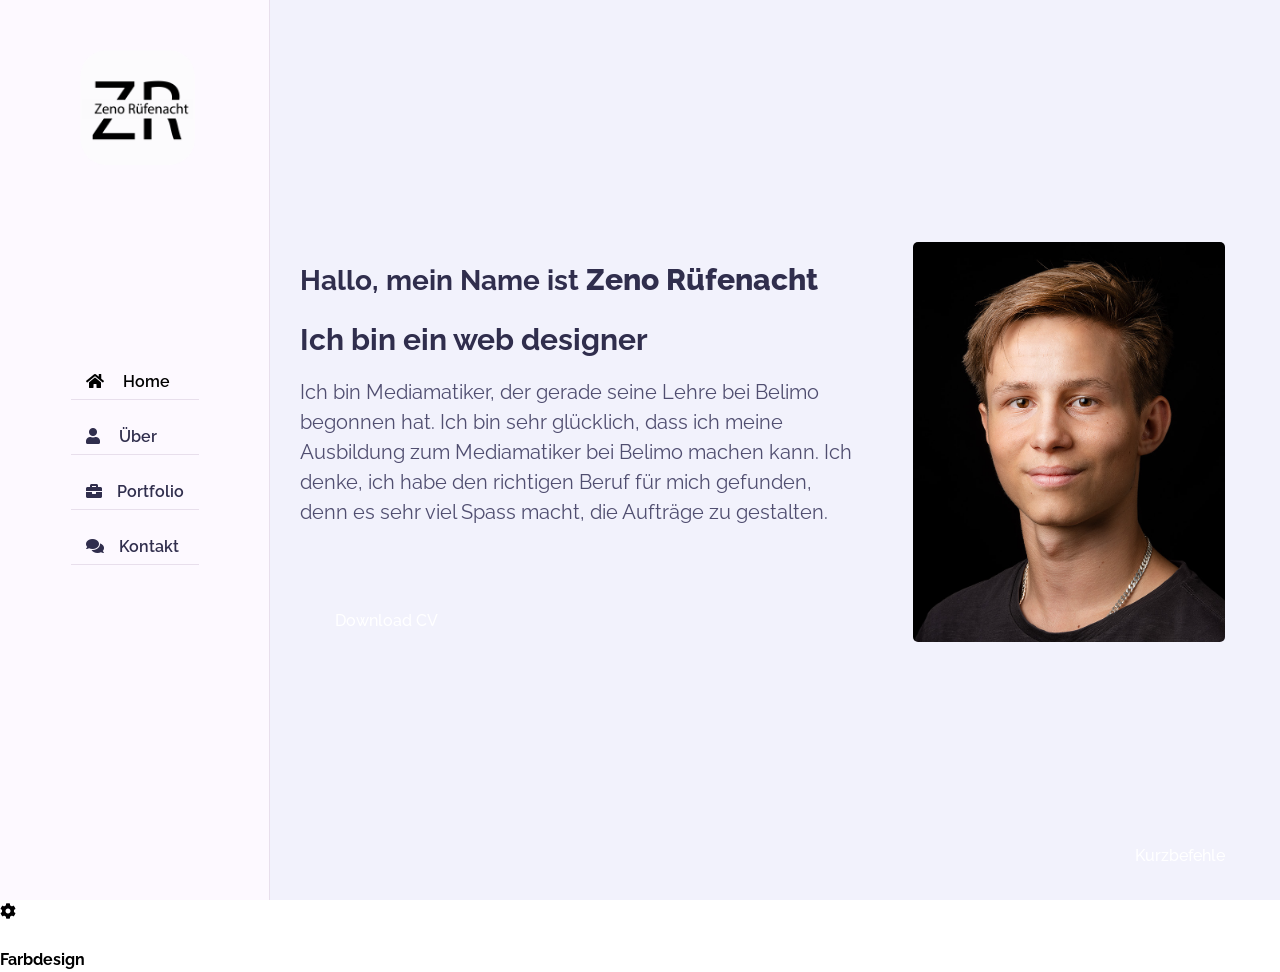
==== index.html @ 76540da8 "First Uploade" ====
<!DOCTYPE html>
<html lang="en">

<head>
  <meta charset="UTF-8">
  <meta http-equiv="X-UA-Compatible" content="IE=edge">
  <meta name="viewport" content="width=device-width, initial-scale=1.0">
  <title>Portfolio Zeno Rüfenacht</title>
  <link rel="icon" href="./images/logo_zr.png" type="image/x-icon">
  <!-- ===== CSS Files ===== -->
  <link rel="stylesheet" href="css/style.css">
  <link rel="stylesheet" href="css/skins/color-1.css">
  <link rel="stylesheet" href="https://cdnjs.cloudflare.com/ajax/libs/font-awesome/5.15.4/css/all.min.css">
  <!-- ====== Style Switcher ====== -->
  <link rel="stylesheet" href="css/skins/color-1.css" class="alternate-style" title="color-1" disabled>
  <link rel="stylesheet" href="css/skins/color-2.css" class="alternate-style" title="color-2" disabled>
  <link rel="stylesheet" href="css/skins/color-3.css" class="alternate-style" title="color-3" disabled>
  <link rel="stylesheet" href="css/skins/color-4.css" class="alternate-style" title="color-4" disabled>
  <link rel="stylesheet" href="css/skins/color-5.css" class="alternate-style" title="color-5" disabled>
  <link rel="stylesheet" href="css/style-switcher.css">
</head>

<body>
  <div class="shortcuts" class="btn" onclick="toggleOverlay('overlay20')">
    Kurzbefehle
  </div>
  <div id="overlay20" style="display:none;" onclick="toggleOverlay('overlay20')">
    <div class="overlay-card">
      <h1>
        Kurzbefehle
      </h1>
      <p>n &xrarr; welchseln zwischen Dark und Lightmode <br>
        r &xrarr; Seite neu laden
      </p>
    </div>
  </div>
  <!-- ===== Main Container Start ===== -->
  <div class="main-container">
    <!-- ===== Aside Start ===== -->
    <div class="aside">
      <div class="logo">
        <a href=""><img src="images/logo_zr.png" alt="Logo Zeno Rüfenacht"></a>
      </div>
      <div class="nav-toggler">
        <span></span>
      </div>
      <nav>
        <ul class="nav">
          <li><a href="#home" class="active"><i class="fa fa-home"></i> Home</a></li>
          <li><a href="#about"><i class="fa fa-user"></i> Über</a></li>
          <li><a href="#portfolio"><i class="fa fa-briefcase"></i>Portfolio</a></li>
          <li><a href="#contact"><i class="fa fa-comments"></i>Kontakt</a></li>
        </ul>
      </nav>
    </div>
    <!-- ===== Aside End ===== -->
    <!-- ===== Main Content Start ===== -->
    <div class="main-content">
      <!-- ===== Home Section Start ===== -->
      <section class="home active section" id="home">
        <div class="container">
          <div class="row">
            <div class="home-info padd-15">
              <h3 class="hello">Hallo, mein Name ist <span class="name">Zeno Rüfenacht</span></h3>
              <h3 class="my-profession">Ich bin ein <span class="typing">web designer</span></h3>
              <p>Ich bin Mediamatiker, der gerade seine Lehre bei Belimo begonnen hat. Ich bin sehr glücklich, dass ich
                meine Ausbildung zum Mediamatiker bei Belimo machen kann. Ich denke, ich habe den richtigen Beruf für
                mich gefunden, denn es sehr viel Spass macht, die Aufträge zu gestalten.</p>
              <a href="Infografik.pdf" download="cv_zeno_ruefenacht.pdf" class="btn">Download CV</a>
            </div>
            <div class="home-img padd-15">
              <img src="images/portrait.png" alt="Portrait von Zeno Rüfenacht">
            </div>
          </div>
        </div>
      </section>
      <!-- ===== Home Section End ===== -->
      <!-- ===== About Section Start ===== -->
      <section class="about section" id="about">
        <div class="container">
          <div class="row">
            <div class="section-title padd-15">
              <h2>Über mich</h2>
            </div>
          </div>
          <div class="row">
            <div class="about-content padd-15">
              <div class="row">
                <div class="about-text padd-15">
                  <h3>Ich bin Zeno Rüfenacht und mache eine <span>Lehere als Mediamatiker</span></h3>
                  <p>Meine Arbeit als Medientechniker macht mir sehr viel Spaß. Ich bin derzeit im ersten Lehrjahr und
                    mache noch die ich mache noch die Grundausbildung im ZLI. Erst im nächsten Lehrjahr werde ich zu
                    Belimo gehen und darauf freue ich mich schon sehr. Ich bin sehr gespannt auf die Aufgaben, die ich
                    bekommen werde und auch wie es wie es ist, richtige Aufträge zu erstellen, die auch wirklich
                    gebraucht werden.

                  </p>
                </div>
              </div>
              <div class="row">
                <div class="personal-info padd-15">
                  <div class="row">
                    <div class="info-item padd-15">
                      <p>Geburtstag : <span>17 jan 2007</span></p>
                    </div>
                    <div class="info-item padd-15">
                      <p>Alter : <span>16</span></p>
                    </div>
                    <div class="info-item padd-15">
                      <p>Website : <span>www.zeno-ruefenacht.com</span></p>
                    </div>
                    <div class="info-item padd-15">
                      <p>Email : <span>mail@zeno-ruefenacht.com</span></p>
                    </div>
                    <div class="info-item padd-15">
                      <p>Telefon : <span>+41 76 204 33 67</span></p>
                    </div>
                    <div class="info-item padd-15">
                      <p>Stadt : <span>Zürich</span></p>
                    </div>
                  </div>
                  <div class="row">
                    <div class="buttons padd-15">
                      <a href="#contact" data-section-index="1" class="btn hire-me">Kontaktiere mich</a>
                    </div>
                  </div>
                </div>
                <div class="skills padd-15">
                  <div class="row">
                    <div class="skill-item padd-15">
                      <h5>HTML</h5>
                      <div class="progress">
                        <div class="progress-in" style="width: 75%;"></div>
                        <div class="skill-percent">75%</div>
                      </div>
                    </div>
                    <div class="skill-item padd-15">
                      <h5>CSS</h5>
                      <div class="progress">
                        <div class="progress-in" style="width: 70%;"></div>
                        <div class="skill-percent">70%</div>
                      </div>
                    </div>
                    <div class="skill-item padd-15">
                      <h5>JS</h5>
                      <div class="progress">
                        <div class="progress-in" style="width: 35%;"></div>
                        <div class="skill-percent">35%</div>
                      </div>
                    </div>
                    <div class="skill-item padd-15">
                      <h5>PHP</h5>
                      <div class="progress">
                        <div class="progress-in" style="width: 5%;"></div>
                        <div class="skill-percent">5%</div>
                      </div>
                    </div>
                  </div>
                </div>
              </div>
            </div>
          </div>
        </div>
      </section>
      <!-- ===== About Section End ===== -->

      <!-- ===== Portfolio Section Start ===== -->
      <section class="portfolio section" id="portfolio">
        <div class="container">
          <div class="row">
            <div class="section-title padd-15">
              <h2>Portfolio</h2>
            </div>
          </div>
          <div class="row">
            <div class="portfolio-heading padd-15">
              <h2>Marketing & Diverses</h2>
            </div>
          </div>
          <div class="row">
            <!-- ====== portfolio item start ====== -->
            <div class="portfolio-item padd-15">
              <div class="portfolio-item-inner shadow-dark">
                <div class="portfolio-img" onclick="toggleOverlay('overlay1')">
                  <img src="images/portfolio/Preview/apineed.jpg" alt="Preview CD Alpineed">
                  <div class="middle">
                    <p class="portfolio-text">CD für Alpineed</p>
                  </div>
                </div>
              </div>
            </div>
            <div id="overlay1" style="display:none;" onclick="toggleOverlay('overlay1')">
              <div class="overlay-card">
                <p class="overlay-text">

                  <span class="overlay-title">Alpineed CD</span> <br> <br>
                  Bei diesem Auftrag mussten wir ein CD für eine erfundene Firma gestalten. Ich bin nicht ganz fertig
                  geworden, denn ich habe zu viel Zeit damit verbracht, das Logo und die Farben zu definieren und
                  gestalten, deshalb bin ich nicht ganz fertig geworden, aber das, was ich hatte, sieht meiner Meinung
                  sehr gut aus.

                </p>
                <object width="60%" type="application/pdf"
                  data="./images/portfolio/Marketing diverses/CD_manual_Alpineed.pdf"></object>
              </div>
            </div>
            <!-- ====== portfolio item End ====== -->
            <!-- ====== portfolio item start ====== -->
            <div class="portfolio-item padd-15">
              <div class="portfolio-item-inner shadow-dark">
                <div class="portfolio-img" onclick="toggleOverlay('overlay2')">
                  <img src="images/portfolio/Preview/ergonomie.jpg" alt="Preview Ergonomie Präsentation">
                  <div class="middle">
                    <p class="portfolio-text">Präsentation über Ergonomie</p>
                  </div>
                </div>
              </div>
            </div>
            <div id="overlay2" style="display:none;" onclick="toggleOverlay('overlay2')">
              <div class="overlay-card">
                <p class="overlay-text">

                  <span class="overlay-title">Präsentation Ergonomie</span> <br><br>
                  Diese Präsentation habe ich mit hilfe von ein paar Kolleginnen und Kollegen kreiert. Wir mussten eine
                  Präsentation über ein vorgegebenes Thema machen und wir haben Ergonomie bekommen. Es war mir noch ein
                  bisschen unangenehm, denn ich kannte alle anderen nicht, das hat mich verunsichert.

                </p>
                <object width="60%" type="application/pdf"
                  data="./images/portfolio/Marketing diverses/ergonomie_praesentation.pdf"></object>
              </div>
            </div>
            <!-- ====== portfolio item End ====== -->
            <!-- ====== portfolio item start ====== -->
            <div class="portfolio-item padd-15">
              <div class="portfolio-item-inner shadow-dark">
                <div class="portfolio-img" onclick="toggleOverlay('overlay3')">
                  <img src="images/portfolio/Preview/brief.jpg" alt="Preview Geschäftsbrief">
                  <div class="middle">
                    <p class="portfolio-text">Geschaeftsbrief</p>
                  </div>
                </div>
              </div>
            </div>
            <div id="overlay3" style="display:none;" onclick="toggleOverlay('overlay3')">
              <div class="overlay-card">
                <p class="overlay-text">

                  <span class="overlay-title">Geschäftsbrief</span> <br><br>
                  Hier mussten wir einen Geschäftsbrief designen. Das hat mir weniger Spas gemacht, aber es war eine
                  gute Erfahrung, denn wir mussten das mit Word erstellen. Da habe ich einige neue Sachen gelernt, die
                  ich noch nicht gewusst habe.
                </p>
                <object width="60%" type="application/pdf"
                  data="./images/portfolio/Marketing diverses/Geschaeftsbrief.pdf"></object>
              </div>
            </div>
            <!-- ====== portfolio item End ====== -->
            <!-- ====== portfolio item start ====== -->
            <div class="portfolio-item padd-15">
              <div class="portfolio-item-inner shadow-dark">
                <div class="portfolio-img" onclick="toggleOverlay('overlay4')">
                  <img src="images/portfolio/Preview/livestream.jpg" alt="Preview Livestreamingdienste Präsentation">
                  <div class="middle">
                    <p class="portfolio-text">Präsentation über Livestreamingdienste</p>
                  </div>
                </div>
              </div>
            </div>
            <div id="overlay4" style="display:none;" onclick="toggleOverlay('overlay4')">
              <div class="overlay-card">
                <p class="overlay-text">

                  <span class="overlay-title">Präsentation Livestreamingdienste</span> <br><br>
                  Hier mussten wir zu zweit einen Vortrag über ein ausgewähltes der vorgegebenen Themen halten. Ich und
                  mein Grupprnpartner haben uns für das thema Livestreamingdienste entscfhieden. Ich hatte schon ein
                  bisschen Erfahrung mit livestreamingdienste also im sinne von ich habe mich mal damit beschäftigt und
                  auch mal ausprobiert selber live zu gehen und irgendwas zu streamen.

                </p>
                <object width="60%" type="application/pdf"
                  data="./images/portfolio/Marketing diverses/Livestreaming Dienste.pdf"></object>
              </div>
            </div>
            <!-- ====== portfolio item End ====== -->
            <!-- ====== portfolio item start ====== -->
            <div class="portfolio-item padd-15">
              <div class="portfolio-item-inner shadow-dark">
                <div class="portfolio-img" onclick="toggleOverlay('overlay5')">
                  <img src="images/portfolio/Preview/konzept.jpg" alt="Preview Marketingkonzept">
                  <div class="middle">
                    <p class="portfolio-text">Marketingkonzept</p>
                  </div>
                </div>
              </div>
            </div>
            <div id="overlay5" style="display:none;" onclick="toggleOverlay('overlay5')">
              <div class="overlay-card">
                <p class="overlay-text">

                  <span class="overlay-title">Marketingkonzept</span> <br><br>
                  Bei diesem Auftrag mussten wir zu zweit eine Sportart Erfinden mit allem drum und dran also mit CD
                  Logo etc. Ausserdem mussten wir eine präsentation vorbereiten wo wir unsere sportart vorstellen. Mir
                  hat das spass gemacht, eine Firma zu erfinden.

                </p>
                <object width="60%" type="application/pdf"
                  data="./images/portfolio/Marketing diverses/RythmRun.pdf"></object>
              </div>
            </div>
            <!-- ====== portfolio item End ====== -->
            <!-- ====== portfolio item start ====== -->
            <div class="portfolio-item padd-15">
              <div class="portfolio-item-inner shadow-dark">
                <div class="portfolio-img" onclick="toggleOverlay('overlay6')">
                  <img src="images/portfolio/Preview/tips-triks.jpg" alt="Preview Präsentationstipps">
                  <div class="middle">
                    <p class="portfolio-text">Tipps und Tricks für eine Präsentation</p>
                  </div>
                </div>
              </div>
            </div>
            <div id="overlay6" style="display:none;" onclick="toggleOverlay('overlay6')">
              <div class="overlay-card">
                <p class="overlay-text">

                  <span class="overlay-title">Präsentationstipps</span> <br><br>
                  Hier weiss ich das ist nicht meine beste Arbeit, denn ich hatte keine zeit mehr. Dieser auftrag war
                  einer von 5 denke ich und ich habe mir einfach zu viel zeit für die anderen genommen und hatte einfach
                  keine zeit mehr für diesen.

                </p>
                <object width="60%" type="application/pdf"
                  data="./images/portfolio/Marketing diverses/Tips_Tricks_Präsentationen.pdf"></object>
              </div>
            </div>
            <!-- ====== portfolio item End ====== -->
            <div class="portfolio-heading padd-15">
              <h2>Grafik & Illustration</h2>
            </div>
            <!-- ====== portfolio item start ====== -->
            <div class="portfolio-item padd-15">
              <div class="portfolio-item-inner shadow-dark">
                <div class="portfolio-img" onclick="toggleOverlay('overlay7')">
                  <img src="images/portfolio/Preview/datenvisualisierung.jpg" alt="Preview Datenvisualisierung">
                  <div class="middle">
                    <p class="portfolio-text">Datenvisualisierung</p>
                  </div>
                </div>
              </div>
            </div>
            <div id="overlay7" style="display:none;" onclick="toggleOverlay('overlay7')">
              <div class="overlay-card">
                <p class="overlay-text">

                  <span class="overlay-title">Datenvisualisierung</span> <br><br>
                  Ich habe mir hier überlegt ich mache so Programmfenster wo hat die verschiedenen daten viesuell
                  dargestellt werden. Ich habe mir auch überlegt das es vielleicht so ausehen sollte als ob die
                  viesualisierung ein Ladebalken dahrstellt oder was ähnliches.

                </p>
                <object width="60%" type="application/pdf"
                  data="./images/portfolio/Grafik illustation/Datenvisualisierung.pdf"></object>

              </div>
            </div>
            <!-- ====== portfolio item End ====== -->
            <!-- ====== portfolio item start ====== -->
            <div class="portfolio-item padd-15">
              <div class="portfolio-item-inner shadow-dark">
                <div class="portfolio-img" onclick="toggleOverlay('overlay8')">
                  <img src="images/portfolio/Preview/farbkomposition.jpg" alt="Preview Farbkomposition">
                  <div class="middle">
                    <p class="portfolio-text">Farbkomposition</p>
                  </div>
                </div>
              </div>
            </div>
            <div id="overlay8" style="display:none;" onclick="toggleOverlay('overlay8')">
              <div class="overlay-card">
                <p class="overlay-text">

                  <span class="overlay-title">Farbkomposition</span> <br><br>
                  Hier habe ich eine richtig gute Webseite gefunden die die Farben zusammenstellt die gut zusammen
                  passen. Das hat mir sehr geholfen die Farben zu finden. Die Illustation habe ich nachgemacht von
                  Pinterest, ich habe mich dort inspirieren lassen.

                </p>
                <object width="60%" type="application/pdf"
                  data="./images/portfolio/Grafik illustation/Digital.pdf"></object>

              </div>
            </div>
            <!-- ====== portfolio item End ====== -->
            <!-- ====== portfolio item start ====== -->
            <div class="portfolio-item padd-15">
              <div class="portfolio-item-inner shadow-dark">
                <div class="portfolio-img" onclick="toggleOverlay('overlay9')">
                  <img src="images/portfolio/Preview/font-image.jpg" alt="Preview Font-Image">
                  <div class="middle">
                    <p class="portfolio-text">Font-Image</p>
                  </div>
                </div>
              </div>
            </div>
            <div id="overlay9" style="display:none;" onclick="toggleOverlay('overlay9')">
              <div class="overlay-card">
                <p class="overlay-text">

                  <span class="overlay-title">Font-Image</span> <br><br>
                  Bei diesem Auftrag wollte ich etwas ausprobieren, diesen 3D Efekt wenn ein Teil des Bildes über zum
                  Beispiel die Schrift oder halt was anders geht. Also habe ich das ausprobiert und schnell gem,ersk
                  dass es zeit und konzentration braucht aber vorallem genauikeit.

                </p>
                <object width="60%" type="application/pdf"
                  data="./images/portfolio/Grafik illustation/Font_images.pdf"></object>

              </div>
            </div>
            <!-- ====== portfolio item End ====== -->
            <!-- ====== portfolio item start ====== -->
            <div class="portfolio-item padd-15">
              <div class="portfolio-item-inner shadow-dark">
                <div class="portfolio-img" onclick="toggleOverlay('overlay10')">
                  <img src="images/portfolio/Preview/mookup.jpg" alt="Preview Mock-Up">
                  <div class="middle">
                    <p class="portfolio-text">Mock-up</p>
                  </div>
                </div>
              </div>
            </div>
            <div id="overlay10" style="display:none;" onclick="toggleOverlay('overlay10')">
              <div class="overlay-card">
                <p class="overlay-text">

                  <span class="overlay-title">Mook-up</span> <br><br>
                  Bei diesem Auftrag hatten wir die Aufgabe einen Onlineshop zu gestallten. Den haben wir auf Adobe XD
                  verwirklicht. Ich habe eine alte Idee von mir verwendet das man so die verschiedenen Kaffearten
                  jeweils einer morgentlichen Stimmung benennt.

                </p>
                <object width="60%" type="application/pdf"
                  data="./images/portfolio/Grafik illustation/Mock-Up.pdf"></object>

              </div>
            </div>
            <!-- ====== portfolio item End ====== -->
            <!-- ====== portfolio item start ====== -->
            <div class="portfolio-item padd-15">
              <div class="portfolio-item-inner shadow-dark">
                <div class="portfolio-img" onclick="toggleOverlay('overlay11')">
                  <img src="images/portfolio/Preview/transformation.jpg" alt="Preview Transformation">
                  <div class="middle">
                    <p class="portfolio-text">Transformation</p>
                  </div>
                </div>
              </div>
            </div>
            <div id="overlay11" style="display:none;" onclick="toggleOverlay('overlay11')">
              <div class="overlay-card">
                <p class="overlay-text">

                  <span class="overlay-title">Transformation</span> <br><br>
                  Mit diesem Auftrag bin ich überhaubt nicht zufriden. Ich hatte einfach zu wenig Zeit und Keine Idee
                  und deshalb hatte ich nicht viel Zeit für die Idee die mir dann mal in denn Sinn gekommen ist.

                </p>
                <object width="60%" type="application/pdf"
                  data="./images/portfolio/Grafik illustation/Transformation.pdf"></object>

              </div>
            </div>
            <!-- ====== portfolio item End ====== -->
            <!-- ====== portfolio item start ====== -->
            <div class="portfolio-item padd-15">
              <div class="portfolio-item-inner shadow-dark">
                <div class="portfolio-img" onclick="toggleOverlay('overlay12')">
                  <img src="images/portfolio/Preview/Bildkomposition.jpg" alt="Preview Bildkomposition">
                  <div class="middle">
                    <p class="portfolio-text">Bildkomposition</p>
                  </div>
                </div>
              </div>
            </div>
            <div id="overlay12" style="display:none;" onclick="toggleOverlay('overlay12')">
              <div class="overlay-card">
                <p class="overlay-text">

                  <span class="overlay-title">Bildkomposition</span> <br><br>
                  Auf diesen Auftrag bin ich stolz, weil ich finde ich habe es richtig gut hinbekommen. Ich habe die
                  idee mal auf Youtube gesehen und habe mir gedacht ich versuche es mal. Ich habe die Bilder vom
                  Tutorial und habe es dan gemacht.
                </p>
                <img src="./images/portfolio/Grafik illustation/Bildkomposition.jpg" alt="Bildkomposition">
              </div>
            </div>
            <!-- ====== portfolio item End ====== -->
            <div class="portfolio-heading padd-15">
              <h2>Weekly</h2>
            </div>
            <!-- ====== portfolio item start ====== -->
            <div class="portfolio-item padd-15">
              <div class="portfolio-item-inner shadow-dark">
                <div class="portfolio-img" onclick="toggleOverlay('overlay13')">
                  <img src="images/portfolio/Preview/vorlage-previewbilder.jpg" alt="Preview 5 Minuten Skizzen">
                  <div class="middle">
                    <p class="portfolio-text">5 Minuten Skizzen</p>
                  </div>
                </div>
              </div>
            </div>
            <div id="overlay13" style="display:none;" onclick="toggleOverlay('overlay13')">
              <div class="overlay-card">
                <p class="overlay-text">

                  <span class="overlay-title">5 Minuten Skizzen</span> <br><br>
                  Die 5 Minuten Skizzen haben wir immer wider gemacht eigentlich Wöchentlich. Ich mochte die nicht
                  besonders denn ich bin nicht so gut im Zeichnen von Hand.

                </p>
                <div class="images">
                  <img src="./images/portfolio/Weekly/5min_skizzen_Blindzeichnen.jpeg" alt="5 Minuten Skizzen 1">
                  <img src="./images/portfolio/Weekly/cdv_photo_1665132761_20221007105222.jpg"
                    alt="5 Minuten Skizzen 2">
                  <img src="./images1/portfolio/Weekly/cdv_photo_1665132770_20221007105217.jpg"
                    alt="5 Minuten Skizzen 3">
                  <img src="./images/portfolio/Weekly/cdv_photo_1667552477_20221104100159.jpg"
                    alt="5 Minuten Skizzen 4">
                </div>
              </div>
            </div>
            <!-- ====== portfolio item End ====== -->
            <!-- ====== portfolio item start ====== -->
            <div class="portfolio-item padd-15">
              <div class="portfolio-item-inner shadow-dark">
                <div class="portfolio-img" onclick="toggleOverlay('overlay14')">
                  <a href="./images/portfolio/Weekly/wochenberichte/kw_38_2022.html" target="_blank"><img
                      src="images/portfolio/Preview/wochenberichtkw38.jpg" alt="Preview Wochenbericht KW 38"></a>
                  <div class="middle">
                    <p class="portfolio-text">Wochenbericht KW 38</p>
                  </div>
                </div>
              </div>
            </div>
            <!-- ====== portfolio item End ====== -->
            <!-- ====== portfolio item start ====== -->
            <div class="portfolio-item padd-15">
              <div class="portfolio-item-inner shadow-dark">
                <div class="portfolio-img">
                  <a href="./images/portfolio/Weekly/wochenberichte/kw_49_2022.html" target="_blank"> <img
                      src="images/portfolio/Preview/wochenberichtkw49.jpg" alt="Preview Wochenbericht KW 49"></a>
                  <div class="middle">
                    <p class="portfolio-text">Wochenbericht KW 49</p>
                  </div>
                </div>
              </div>
            </div>
            <!-- ====== portfolio item End ====== -->
            <div class="portfolio-heading padd-15">
              <h2>Eigene Arbeiten</h2>
            </div>
            <!-- ====== portfolio item start ====== -->
            <div class="portfolio-item padd-15">
              <div class="portfolio-item-inner shadow-dark">
                <div class="portfolio-img" onclick="toggleOverlay('overlay14')">
                  <img src="images/portfolio/Preview/computerlogo.jpg" alt="Preview Logo Wochenbericht">
                  <div class="middle">
                    <p class="portfolio-text">Logo für Wochenbericht</p>
                  </div>
                </div>
              </div>
            </div>
            <div id="overlay14" style="display:none;" onclick="toggleOverlay('overlay14')">
              <div class="overlay-card">
                <p class="overlay-text">

                  <span class="overlay-title">Logo für Wochenbericht</span> <br><br>
                  Ich hatte mal förig Zeit und habe gedacht meine Wochenbericht Seite bracuht ein Upgrade und habe
                  gedacht ich mache ein animiertes Logo. Ich wollte auch was von mir einbringen also habe ich eine
                  Computer genommen. Ich habe dann noch HTML Code so runterlaufen lassen und eine Crash am schluss und
                  das wars.

                </p>
                <object width="60%" type="application/pdf"
                  data="./images/portfolio/Eigene Arbeiten/Comuterlogo.pdf"></object>

              </div>
            </div>
            <!-- ====== portfolio item End ====== -->
            <!-- ====== portfolio item start ====== -->
            <div class="portfolio-item padd-15">
              <div class="portfolio-item-inner shadow-dark">
                <div class="portfolio-img" onclick="toggleOverlay('overlay15')">
                  <img src="images/portfolio/Preview/canonbroschuere.jpg" alt="Preview Canon Broschüre">
                  <div class="middle">
                    <p class="portfolio-text">Broschüre</p>
                    <div>
                    </div>
                  </div>
                </div>
                <div id="overlay15" style="display:none;" onclick="toggleOverlay('overlay15')">
                  <div class="overlay-card">
                    <p class="overlay-text">

                      <span class="overlay-title">Broschüre</span> <br><br>
                      Diese Broschüre haben ich und ein Kollege im Homeoffice gamacht. Wir haben gut gestartet und sind
                      schnell vorangekommen aber unser erster Entwurf war nicht lesbar, wir haben alle schriften mit Rot
                      umramt und man konnte nichts lesen also haben wir uns dann einfach dafür entschieden die Schrift
                      weiss zu lassen.
                    </p>
                    <object width="60%" type="application/pdf"
                      data="./images/portfolio/Eigene Arbeiten/Broschüre Canon EOS 90d.pdf"></object>
                  </div>
                </div>
                <!-- ====== portfolio item End ====== -->
              </div>
            </div>
      </section>
      <!-- ===== Portfolio Section End ===== -->
      <!-- ===== Contact Section Start ===== -->
      <section class="contact section" id="contact">
        <div class="container">
          <div class="row">
            <div class="section-title padd-15">
              <h2>Kontaktiere mich</h2>
            </div>
          </div>
          <h3 class="contact-title padd-15">Have You Any Questions ?</h3>
          <div class="row">
            <!-- ===== Contact info item start ====== -->
            <div class="contact-info-item padd-15">
              <div class="icon"><i class="fa fa-phone"></i></div>
              <h4>Rufe mich an</h4>
              <p>+41 76 204 33 67</p>
            </div>
            <!-- ===== Contact info item end ====== -->
            <!-- ===== Contact info item start ====== -->
            <div class="contact-info-item padd-15">
              <div class="icon"><i class="fa fa-map-marker-alt"></i></div>
              <h4>Stadt</h4>
              <p>Zürich</p>
            </div>
            <!-- ===== Contact info item end ====== -->
            <!-- ===== Contact info item start ====== -->
            <div class="contact-info-item padd-15">
              <div class="icon"><i class="fa fa-envelope"></i></div>
              <h4>Email</h4>
              <p>mail@zeno-ruefenacht.com</p>
            </div>
            <!-- ===== Contact info item end ====== -->
            <!-- ===== Contact info item start ====== -->
            <div class="contact-info-item padd-15">
              <div class="icon"><i class="fa fa-globe-europe"></i></div>
              <h4>Website</h4>
              <p>www.zeno-ruefenacht.com</p>
            </div>
            <!-- ===== Contact info item end ====== -->
          </div>
          <h3 class="contact-title padd-15">Schreibe mir eine Email</h3>
          <!-- ====== Contact Form ====== -->
          <div class="row">
            <div class="contact-form padd-15">

              <div class="row">
                <div class="form-item col-6 padd-15">
                  <div class="form-group">
                    <form class="formular" method="POST" action="send.php">
                      <input type="text" class="form-control" id="name" name="name" placeholder="Name">
                  </div>
                </div>
                <div class="form-item col-6 padd-15">
                  <div class="form-group">
                    <input type="email" class="form-control" id="email" name="email" placeholder="Email">
                  </div>
                </div>
              </div>
              <div class="row">
                <div class="form-item col-12 padd-15">
                  <div class="form-group">
                    <textarea class="form-control" id="message" name="message" placeholder="Nachricht"></textarea>
                  </div>
                </div>
              </div>
              <div class="row">
                <div class="form-item col-12 padd-15">
                  <button type="submit" value="Senden" class="btn">Nachricht senden</button>
                </div>
              </div>
              </form>
            </div>
          </div>
        </div>
      </section>
      <!-- ===== Contact Section End ===== -->
    </div>
    <!-- ===== Main Content End ===== -->
  </div>
  <!-- ===== Main Container End ===== -->
  <!-- ===== Style Switcher Start ===== -->
  <div class="style-switcher">
    <div class="style-switcher-toggler s-icon">
      <i class="fas fa-cog fa-spin"></i>
    </div>
    <div class="day-night s-icon">
      <i class="fas "></i>
    </div>
    <h4>Farbdesign</h4>
    <div class="colors">
      <span class="color-1" onclick="setActiveStyle('color-1')"></span>
      <span class="color-2" onclick="setActiveStyle('color-2')"></span>
      <span class="color-3" onclick="setActiveStyle('color-3')"></span>
      <span class="color-4" onclick="setActiveStyle('color-4')"></span>
      <span class="color-5" onclick="setActiveStyle('color-5')"></span>
    </div>
  </div>
  <!-- ===== Style Switcher End ===== -->
  <!-- ===== JS Files ===== -->
  <script src="https://cdnjs.cloudflare.com/ajax/libs/typed.js/2.0.12/typed.min.js"
    referrerpolicy="no-referrer"></script>
  <script src="js/script.js"></script>
  <script src="js/style-switcher.js"></script>
</body>

</html>
---- css/style.css ----
@import url('https://fonts.googleapis.com/css2?family=Raleway:ital,wght@0,100;0,200;0,300;0,400;0,500;0,600;0,700;0,800;0,900;1,100;1,200;1,300;1,400;1,500;1,600;1,700;1,800;1,900&display=swap');

:root {
    --bg-black-900: #f2f2fc;
    --bg-black-100: #fdf9ff;
    --bg-black-50: #e8dfec;
    --text-black-900: #302e4d;
    --text-black-700: #504e70;
}

body.dark {
    --bg-black-900: #151515;
    --bg-black-100: #222222;
    --bg-black-50: #393939;
    --text-black-900: #ffffff;
    --text-black-700: #e9e9e9;
}

body {
    line-height: 1.5;
    font-size: 16px;
    font-family: 'Raleway', sans-serif;
}

* {
    margin: 0;
    padding: 0;
    outline: none;
    text-decoration: none;
    box-sizing: border-box;
}

::before,
::after {
    box-sizing: border-box;
}

ul {
    list-style: none;
}

.section {
    background: var(--bg-black-900);
    min-height: 100vh;
    display: block;
    padding: 0 30px;
    opacity: 1;
    position: fixed;
    left: 270px;
    top: 0;
    right: 0;
    bottom: 0;
    z-index: 0;
    overflow-y: auto;
    overflow-x: hidden;
    transition: all 0.3s ease;
}

.shortcuts {
    position: absolute;
    right: 20px;
    bottom: 20px;
    z-index: 9999;
    font-size: 16px;
    font-weight: 500;
    padding: 12px 35px;
    color: white;
    border-radius: 40px;
    display: inline-block;
    white-space: nowrap;
    border: none;
    background: var(--skin-color);
    transition: all 0.3s ease;
    cursor: pointer;
}

.section.back-section {
    z-index: 1;
}

.section.active {
    z-index: 2;
    opacity: 1;
    animation: slideSection 1s ease;
}

@keyframes slideSection {
    0% {
        transform: translateX(100%);
    }

    100% {
        transform: translateX(0%);
    }
}

.hidden {
    display: none !important;
}

.padd-15 {
    padding-left: 15px;
    padding-right: 15px;
}

.container {
    max-width: 1100px;
    width: 100%;
    margin: auto;
}

.section .container {
    padding-top: 60px;
    padding-bottom: 70px;
}

.section-title {
    flex: 0 0 100%;
    max-width: 100%;
    margin-bottom: 60px;
}

.section-title h2 {
    font-size: 40px;
    color: var(--text-black-900);
    font-weight: 700;
    position: relative;
}

.section-title h2::before {
    content: '';
    height: 4px;
    width: 50px;
    background-color: var(--skin-color);
    position: absolute;
    top: 100%;
    left: 0;
}

.section-title h2::after {
    content: '';
    height: 4px;
    width: 25px;
    background-color: var(--skin-color);
    position: absolute;
    top: 100%;
    left: 0;
    margin-top: 8px;
}

.row {
    display: flex;
    flex-wrap: wrap;
    margin-left: -15px;
    margin-right: -15px;
    position: relative;
}

.btn {
    font-size: 16px;
    font-weight: 500;
    padding: 12px 35px;
    color: white;
    border-radius: 40px;
    display: inline-block;
    white-space: nowrap;
    border: none;
    background: var(--skin-color);
    transition: all 0.3s ease;
    cursor: pointer;
}

.btn:hover {
    transform: scale(1.05);
}

.shadow-dark {
    box-shadow: 0 0 20px rgba(48, 46, 77, 0.15);
}

/* aside */
.aside {
    width: 270px;
    background: var(--bg-black-100);
    left: 0;
    top: 0;
    padding: 30px;
    height: 100vh;
    border-right: 1px solid var(--bg-black-50);
    display: flex;
    justify-content: center;
    align-items: center;
    z-index: 7;
    transition: all 0.3s ease;
}

.aside .logo {
    position: absolute;

    top: 50px;
    left: 60px;
}

.aside .logo img {
    position: absolute;
    width: 115px;

}

.aside .logo a {
    padding: 15px 20px;
    position: relative;
}

.aside .nav-toggler {
    height: 40px;
    width: 45px;
    border: 1px solid var(--bg-black-50);
    cursor: pointer;
    position: absolute;
    left: 300px;
    top: 20px;
    border-radius: 5px;
    background: var(--bg-black-100);
    display: none;
    align-items: center;
    justify-content: center;
    transition: all 0.3s ease;
    z-index: 3;
}

.aside .nav-toggler span {
    height: 2px;
    width: 18px;
    background: var(--skin-color);
    display: inline-block;
    position: relative;
}

.aside .nav-toggler.open span {
    background-color: transparent;
}

.aside .nav-toggler span::before {
    content: '';
    height: 2px;
    width: 18px;
    background: var(--skin-color);
    position: absolute;
    top: -6px;
    left: 0;
}

.aside .nav-toggler.open span::before {
    transform: rotate(45deg);
    top: 0;
}

.aside .nav-toggler span::after {
    content: '';
    height: 2px;
    width: 18px;
    background: var(--skin-color);
    position: absolute;
    top: 6px;
    left: 0;
}

.aside .nav-toggler.open span::after {
    transform: rotate(-45deg);
    top: 0;
}

.aside .nav {
    margin-top: 50px;
}

.aside .nav li {
    margin-bottom: 20px;
    display: block;
}

.aside .nav li a {
    font-size: 16px;
    font-weight: 600;
    display: block;
    border-bottom: 1px solid var(--bg-black-50);
    color: var(--text-black-900);
    padding: 5px 15px;
}

.aside .nav li a.active {
    color: var(--skin-color);
}

.aside .nav li a i {
    margin-right: 15px;
}

/* home */
.home {
    min-height: 100vh;
    display: flex;
    color: var(--text-black-900);
}

.home .home-info {
    flex: 0 0 60%;
    max-width: 60%;
}

h3.hello {
    font-size: 28px;
    margin: 15px 0;
}

h3.hello span {
    font-family: 'Raleway', sans-serif;
    font-size: 30px;
    font-weight: 800;
    color: var(--skin-color);
}

h3.my-profession {
    font-size: 30px;
    margin: 15px 0;
}

.typing {
    color: var(--skin-color);
}

.home-info p {
    margin-bottom: 70px;
    font-size: 20px;
    color: var(--text-black-700);
}

.home .home-img {
    flex: 0 0 40%;
    max-width: 40%;
    text-align: center;
    position: relative;

    border-radius: 5px;
}

.home-img::after {
    content: '';
    position: absolute;
    height: 80px;
    width: 80px;
    border-bottom: 10px solid var(--skin-color);
    border-right: 10px solid var(--skin-color);
    right: 8px;
    bottom: -40px;
}

.home-img::before {
    content: '';
    position: absolute;
    height: 80px;
    width: 80px;
    border-top: 10px solid var(--skin-color);
    border-left: 10px solid var(--skin-color);
    left: -20px;
    top: -40px;
}

.home .home-img img {
    margin: auto;
    border-radius: 5px;
    height: 400px;
}

/* About */
.about .about-content {
    flex: 0 0 100%;
    max-width: 100%;
}

.about .about-content .about-text {
    flex: 0 0 100%;
    max-width: 100%;
}

.about .about-content .about-text h3 {
    font-size: 24px;
    margin-bottom: 15px;
    font-weight: 700;
    color: var(--text-black-900);
}

.about .about-content .about-text h3 span {
    color: var(--skin-color);
}

.about .about-content .about-text p {
    font-size: 16px;
    line-height: 25px;
    color: var(--text-black-700);
}

.about .about-content .personal-info {
    flex: 0 0 60%;
    max-width: 60%;
    margin-top: 40px;
}

.about .about-content .personal-info .info-item {
    flex: 0 0 50%;
    max-width: 50%;
}

.about .about-content .personal-info .info-item p {
    font-weight: 600;
    padding: 10px 0;
    font-size: 16px;
    color: var(--text-black-900);
    border-bottom: 1px solid var(--bg-black-50);
}

.about .about-content .personal-info .info-item p span {
    font-weight: 500;
    color: var(--text-black-700);
    margin-left: 10px;
    display: inline-block;
    font-family: sans-serif;
}

.about .about-content .personal-info .buttons {
    margin-top: 30px;
}

.about .about-content .personal-info .buttons .btn {
    margin-top: 10px;
}

.about .about-content .skills {
    flex: 0 0 40%;
    max-width: 40%;
    margin-top: 40px;
}

.about .about-content .skills .skill-item {
    flex: 0 0 100%;
    max-width: 100%;
}

.about .about-content .skills .skill-item h5 {
    line-height: 40px;
    font-weight: 600;
    font-size: 16px;
    color: var(--text-black-900);
    text-transform: capitalize;
}

.about .about-content .skills .skill-item .progress {
    background-color: var(--bg-black-50);
    height: 7px;
    border-radius: 4px;
    width: 100%;
    position: relative;
}

.about .about-content .skills .skill-item {
    margin-bottom: 25px;
}

.about .about-content .skills .skill-item .progress .progress-in {
    position: absolute;
    left: 0;
    top: 0;
    height: 100%;
    border-radius: 4px;
    background-color: var(--skin-color);
}

.about .about-content .skills .skill-item .skill-percent {
    position: absolute;
    right: 0;
    color: var(--text-black-900);
    top: -40px;
    font-weight: 400;
    line-height: 40px;
}

.about .about-content .education,
.about .about-content .experience {
    flex: 0 0 50%;
    max-width: 50%;
    margin-top: 30px;
}

.about .about-content h3.title {
    font-size: 24px;
    margin-bottom: 30px;
    font-weight: 700;
    color: var(--text-black-900);
}

.about .about-content .timeline-box {
    flex: 0 0 100%;
    max-width: 100%;
}

.about .about-content .timeline {
    background-color: var(--bg-black-100);
    padding: 30px 15px;
    border: 1px solid var(--bg-black-50);
    border-radius: 10px;
    width: 100%;
    position: relative;
}

.about .about-content .timeline .timeline-item {
    position: relative;
    padding-left: 37px;
    padding-bottom: 50px;
}

.about .about-content .timeline .timeline-item:last-child {
    padding-bottom: 0;
}

.about .about-content .timeline .timeline-item::before {
    content: '';
    width: 1px;
    position: absolute;
    height: 100%;
    left: 7px;
    top: 0;
    background-color: var(--skin-color);
}

.about .about-content .timeline .circle-dot {
    position: absolute;
    left: 0;
    top: 0;
    height: 15px;
    width: 15px;
    border-radius: 50%;
    background-color: var(--skin-color);
}

.about .about-content .timeline .timeline-date {
    font-weight: 400;
    font-size: 14px;
    margin-bottom: 12px;
    color: var(--text-black-700);
}

.about .about-content .timeline .timeline-date .fa {
    margin-right: 5px;
}

.about .about-content .timeline .timeline-title {
    font-weight: 700;
    font-size: 18px;
    margin-bottom: 15px;
    text-transform: capitalize;
    color: var(--text-black-900);
}

.about .about-content .timeline .timeline-text {
    line-height: 25px;
    font-size: 16px;
    text-align: justify;
    color: var(--text-black-700);
}

/* portfolio */
.portfolio .container {
    padding-bottom: 40px;
}

.portfolio .portfolio-heading {
    flex: 0 0 100%;
    max-width: 100%;
    margin-bottom: 40px;
}

.portfolio .portfolio-heading h2 {
    color: var(--skin-color);
    font-weight: 700;
}

.portfolio .portfolio-item {
    flex: 0 0 33.33%;
    width: 33.33%;
    margin-bottom: 30px;
}

.portfolio .portfolio-item-inner {
    border: 6px solid var(--bg-black-100);
    border-radius: 10px;
    overflow: hidden;
    cursor: pointer;
    position: relative;
}

.portfolio .portfolio-item-inner:hover .portfolio-img img {
    opacity: 0.1;
    width: 100%;
}

.portfolio .portfolio-item-inner:hover .middle {
    opacity: 1;
}

.middle {
    transition: .5s ease;
    opacity: 0;
    position: absolute;
    top: 50%;
    left: 50%;
    transform: translate(-50%, -50%);
    -ms-transform: translate(-50%, -50%);
    text-align: center;
    color: var(--text-black-900);
}

.portfolio .portfolio-item-inner .portfolio-img img {
    width: 100%;
    display: block;
}

.overlay-card {
    z-index: 9;
    display: flex;
    flex-direction: row-reverse;
    justify-content: start;
    width: 90%;
    height: 90%;
    position: absolute;
    top: 5%;
    left: 5%;
    right: 5%;
    background-color: var(--bg-black-900);
    color: var(--text-black-900);
    border-radius: 5px;
}

.overlay-card img {
    max-height: 90%;
    margin: 10px;
    width: 60%;
    align-self: center;
}

#overlay13 .overlay-card .images {
    justify-self: column;
    width: 60%;
}

#overlay13 .overlay-card .images img {
    justify-self: column;
    width: 95%;
}

.overlay-text {
    z-index: 9;
    width: 40%;
    margin: 10px;
    font-weight: 400;

}

.overlay-title {
    z-index: 9;
    font-size: 40px;
    color: var(--skin-color);
    font-weight: 700;
    line-height: 130%;
    justify-self: center;
    text-align: center;
}

object {
    margin: 10px;
    border-radius: 5px;
}

#overlay20 .overlay-card p {
    text-align: center;
}

#overlay20 .overlay-card {
    display: block;
}

#overlay20 .overlay-card h1 {
    text-align: center;
    margin: 30px;
    color: var(--skin-color);
}

#overlay1,
#overlay2,
#overlay3,
#overlay4,
#overlay5,
#overlay6,
#overlay7,
#overlay8,
#overlay9,
#overlay10,
#overlay11,
#overlay12,
#overlay13,
#overlay14,
#overlay15,

#overlay20 {
    position: fixed;

    width: 100%;
    height: 100%;
    top: 0;
    left: 0;
    right: 0;
    bottom: 0;
    background-color: rgba(0, 0, 0, 0.5);
    z-index: 1000;
    overflow-y: scroll;
}

#overlay13 .overlay-card {
    height: auto;
}

object {
    width: 60%;
}

/* contact */
.contact-title {
    color: var(--skin-color);
    text-align: center;
    font-size: 25px;
    margin-bottom: 20px;
}

.contact-sub-title {
    color: var(--text-black-900);
    text-align: center;
    font-size: 15px;
    margin-bottom: 60px;
}

.contact .contact-info-item {
    flex: 0 0 25%;
    max-width: 25%;
    text-align: center;
    margin-bottom: 60px;
}

.contact .contact-info-item .icon {
    display: inline-block;
}

.contact .contact-info-item .icon .fa {
    font-size: 25px;
    color: var(--skin-color);
}

.contact .contact-info-item h4 {
    font-size: 18px;
    font-weight: 700;
    color: var(--text-black-900);
    text-transform: capitalize;
    margin: 15px 0 5px;
}

.contact .contact-info-item p {
    font-size: 16px;
    line-height: 25px;
    color: var(--text-black-700);
    font-weight: 400;
    font-family: sans-serif;

}

.contact .contact-form {
    flex: 0 0 100%;
    max-width: 100%;
}

.contact .contact-form .col-6 {
    flex: 0 0 50%;
    max-width: 50%;
}

.contact .contact-form .col-12 {
    flex: 0 0 100%;
    max-width: 100%;
}

.contact .contact-form .form-item {
    margin-bottom: 30px;
}

.contact .contact-form .form-item .form-control {
    width: 100%;
    height: 50px;
    border-radius: 25px;
    background: var(--bg-black-100);
    border: 1px solid var(--bg-black-50);
    padding: 10px 25px;
    font-size: 16px;
    color: var(--text-black-700);
    transition: all 0.3s ease;
}

.contact .contact-form .form-item .form-control:focus {
    box-shadow: 0 0 20px rgba(48, 46, 77, 0.15);
}

.contact .contact-form .form-item textarea.form-control {
    height: 140px;
}

.contact .contact-form .btn {
    height: 50px;
    padding: 0 50px;
}

::-webkit-scrollbar {
    width: 10px;
    background-color: transparent;
}

::-webkit-scrollbar-track {
    -webkit-box-shadow: transparent;
    border-radius: 10px;
    background-color: transparent;
}

::-webkit-scrollbar-thumb {
    border-radius: 10px;
    -webkit-box-shadow: inset var(--skin-color);
    background-color: var(--skin-color);
}

.formular.checked input:invalid {
    outline: 1px solid red;
}

@media (max-width:1199px) {
    .section .container {
        padding-top: 70px;
    }

    .aside {
        left: -270px;
    }

    .aside.open {
        left: 0;
    }

    .aside .nav-toggler {
        display: flex;
        left: 13px;
    }

    .aside .nav-toggler.open {
        left: 300px;
    }

    .section {
        left: 0;
    }

    .section.open {
        left: 270px;
    }

    .about .about-content .personal-info .info-item p span {
        display: block;
        margin-left: 0;
    }
}

@media (max-width:991px) {

    .contact .contact-info-item,
    .portfolio .portfolio-item,
    .service .service-item {
        flex: 0 0 50%;
        max-width: 50%;
    }

    .home .home-info {
        flex: 0 0 100%;
        max-width: 100%;
    }

    .home .home-img {
        display: none;
    }
}


@media (max-width:767px) {

    .contact .contact-form .col-6,
    .contact .contact-info-item,
    .portfolio .portfolio-item,
    .service .service-item,
    .about .about-content .experience,
    .about .about-content .education,
    .about .about-content .skills,
    .about .about-content .personal-info {
        flex: 0 0 100%;
        max-width: 100%;
    }

    .overlay-card {
        flex-direction: column;
    }

    .overlay-text {
        width: unset;
    }

    p.overlay-text {
        height: unset !important;
    }

    object {
        width: 97%;
        top: 0;
        height: -webkit-fill-available;
    }
}

@media (max-height:480px) {

    .aside {
        align-items: flex-end;
    }
}
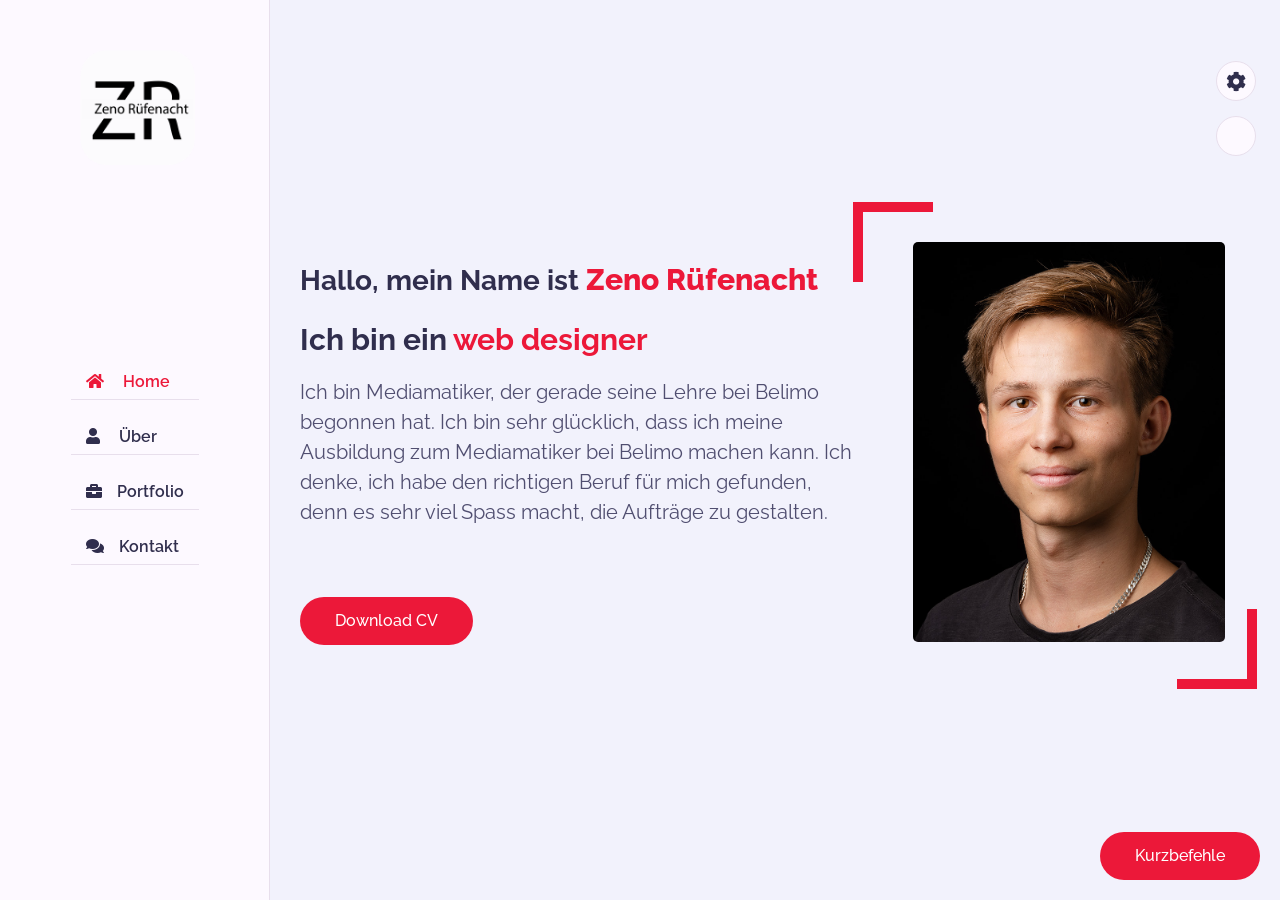
==== commit 0d100c5d: "update" ====
--- a/index.html
+++ b/index.html
@@ -24,6 +24,7 @@
   <div class="shortcuts" class="btn" onclick="toggleOverlay('overlay20')">
     Kurzbefehle
   </div>
+
   <div id="overlay20" style="display:none;" onclick="toggleOverlay('overlay20')">
     <div class="overlay-card">
       <h1>
--- a/css/skins/color-1.css
+++ b/css/skins/color-1.css
@@ -0,0 +1,3 @@
+:root {
+    --skin-color: #ec1839;
+}
--- a/css/skins/color-1.css
+++ b/css/skins/color-1.css
@@ -0,0 +1,3 @@
+:root {
+    --skin-color: #ec1839;
+}
--- a/css/skins/color-2.css
+++ b/css/skins/color-2.css
@@ -0,0 +1,3 @@
+:root {
+    --skin-color: #fa5b0f;
+}
--- a/css/skins/color-3.css
+++ b/css/skins/color-3.css
@@ -0,0 +1,3 @@
+:root {
+    --skin-color: #37b182;
+}
--- a/css/skins/color-4.css
+++ b/css/skins/color-4.css
@@ -0,0 +1,3 @@
+:root {
+    --skin-color: #1854b4;
+}
--- a/css/skins/color-5.css
+++ b/css/skins/color-5.css
@@ -0,0 +1,3 @@
+:root {
+    --skin-color: #f021b2;
+}
--- a/css/style-switcher.css
+++ b/css/style-switcher.css
@@ -0,0 +1,86 @@
+.style-switcher {
+    position: fixed;
+    right: 0;
+    top: 60px;
+    padding: 15px;
+    width: 200px;
+    border: 1px solid var(--bg-black-50);
+    background: var(--bg-black-100);
+    z-index: 101;
+    border-radius: 5px;
+    transition: all 0.3s ease;
+    transform: translateX(100%);
+}
+
+.style-switcher.open {
+    transform: translateX(-25px);
+}
+
+.style-switcher .s-icon {
+    position: absolute;
+    height: 40px;
+    width: 40px;
+    text-align: center;
+    font-size: 20px;
+    background: var(--bg-black-100);
+    color: var(--text-black-900);
+    right: 100%;
+    border: 1px solid var(--bg-black-50);
+    margin-right: 25px;
+    cursor: pointer;
+    transition: all 0.3s ease;
+    border-radius: 50%;
+}
+
+.style-switcher .s-icon i {
+    line-height: 40px;
+}
+
+.style-switcher .style-switcher-toggler {
+    top: 0;
+}
+
+.style-switcher .day-night {
+    top: 55px;
+}
+
+.style-switcher h4 {
+    margin: 0 0 10px;
+    color: var(--text-black-700);
+    font-size: 16px;
+    font-weight: 600;
+    text-transform: capitalize;
+}
+
+.style-switcher .colors {
+    display: flex;
+    flex-wrap: wrap;
+    justify-content: space-between;
+}
+
+.style-switcher .colors span {
+    display: inline-block;
+    height: 30px;
+    width: 30px;
+    border-radius: 50%;
+}
+
+.style-switcher .color-1 {
+    background: #ec1839;
+}
+
+.style-switcher .color-2 {
+    background: #fa5b0f;
+}
+
+.style-switcher .color-3 {
+    background: #37b182;
+}
+
+.style-switcher .color-4 {
+    background: #1854b4;
+}
+
+.style-switcher .color-5 {
+    background: #f021b2;
+}
